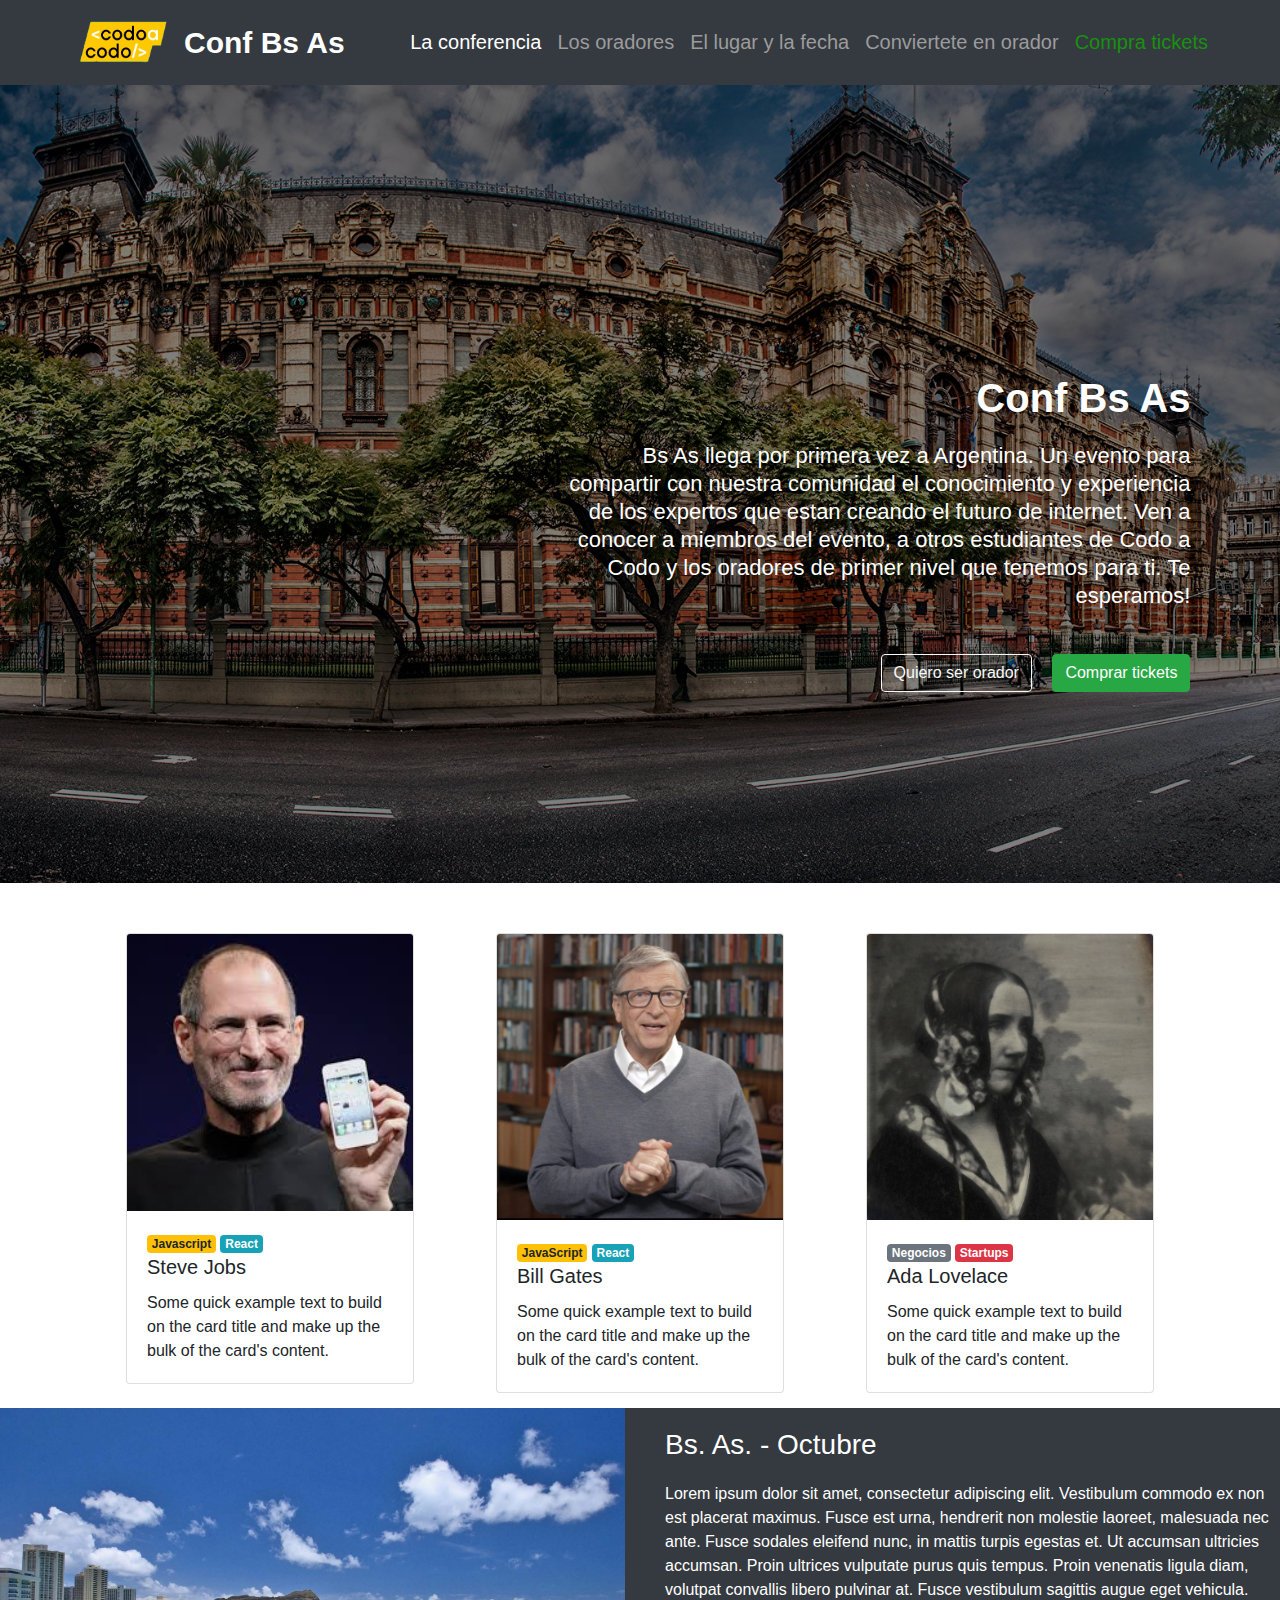
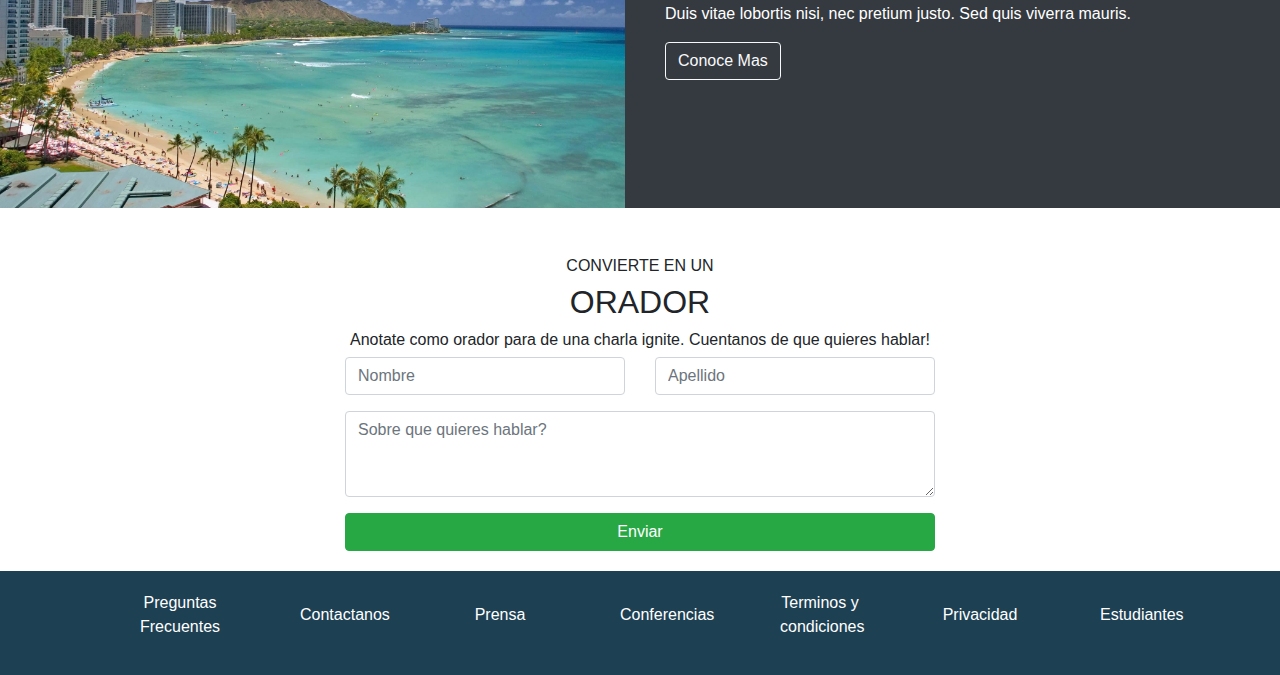
==== index.html @ 02196a64 "primer commit de proyecto integrador" ====
<!DOCTYPE html>
<html lang="en">
<head>
    <meta charset="UTF-8">
    <meta name="viewport" content="width=device-width, initial-scale=1.0">
    <title>Landing Page</title>
    <link href="https://maxcdn.bootstrapcdn.com/bootstrap/4.5.2/css/bootstrap.min.css" rel="stylesheet">
    <link rel="stylesheet" href="css/styles.css">
</head>
<body>
    <nav class="navbar navbar-expand-lg navbar-light">
      <img src="images/logo.png" alt="logo" width="120px" height="auto">
      <a class="navbar-brand" href="#">Conf Bs As</a>

      <div class="collapse navbar-collapse align-right" id="navbarNav">
        <ul class="navbar-nav">
          <li class="nav-item active">
            <a class="nav-link" href="#">La conferencia<span class="sr-only">(current)</span></a>
          </li>
          <li class="nav-item">
            <a class="nav-link" href="#">Los oradores</a>
          </li>
          <li class="nav-item">
            <a class="nav-link" href="#">El lugar y la fecha</a>
          </li>
          <li class="nav-item">
            <a class="nav-link" href="#">Conviertete en orador</a>
          </li>
          <li class="nav-item">
            <a class="nav-link green-link" href="#">Compra tickets</a>
          </li>
        </ul>
      </div>
    </nav>
    <div class="banner-container">
      <div class="banner-info-container">
        <h2 class="banner-title">Conf Bs As</h2>
        <h5 class="banner-text">Bs As llega por primera vez a Argentina. Un evento para compartir con nuestra comunidad el conocimiento y experiencia de los expertos que estan creando el futuro de internet. Ven a conocer a miembros del evento, a otros estudiantes de Codo a Codo y los oradores de primer nivel que tenemos para ti. Te esperamos!</h5>
        <div class="button-container">
          <button type="button" class="btn btn-outline-light mr-3">Quiero ser orador</button>
          <button type="button" class="btn btn-success">Comprar tickets</button>
        </div>
      </div>
      <!-- <img src="images/banner.jpg" alt="banner" width="100%" height="auto"> -->
    </div>
    <div class="card-container">
      <div class="row">
        <div class="col-md-4 col-lg-4">
          <div class="card" style="width: 18rem;">
            <img src="images/steve.jpg" class="card-img-top" alt="...">
            <div class="card-body">
              <span class="badge badge-warning">Javascript</span>
              <span class="badge badge-info">React</span>
              <h5 class="card-title">Steve Jobs</h5>
              <p class="card-text">Some quick example text to build on the card title and make up the bulk of the card's content.</p>
            </div>
          </div>
        </div>
        <div class="col-md-4 col-lg-4">
          <div class="card" style="width: 18rem;">
            <img src="images/bill.jpg" class="card-img-top" alt="...">
            <div class="card-body">
              <span class="badge badge-warning">JavaScript</span>
              <span class="badge badge-info">React</span>
              <h5 class="card-title">Bill Gates</h5>
              <p class="card-text">Some quick example text to build on the card title and make up the bulk of the card's content.</p>
            </div>
          </div>
        </div>
        <div class="col-md-4 col-lg-4">
          <div class="card" style="width: 18rem;">
            <img src="images/ada.jpeg" class="card-img-top" alt="...">
            <div class="card-body">
              <span class="badge badge-secondary">Negocios</span>
              <span class="badge badge-danger">Startups</span>
              <h5 class="card-title">Ada Lovelace</h5>
              <p class="card-text">Some quick example text to build on the card title and make up the bulk of the card's content.</p>
            </div>
          </div>
        </div>
      </div>
    </div>

<div class="container-fecha-lugar">
  <div class="row">
    <div class="col-md-6 col-lg-6">
      <div class="img-container"></div>
    </div>
    <div class="col-md-6 col-lg-6">
      <div class="fecha-lugar-text">
        <h3 class="buenosaires">Bs. As. - Octubre</h3>
        <p>Lorem ipsum dolor sit amet, consectetur adipiscing elit. Vestibulum commodo ex non est placerat maximus. Fusce est urna, hendrerit non molestie laoreet, malesuada nec ante. Fusce sodales eleifend nunc, in mattis turpis egestas et. Ut accumsan ultricies accumsan. Proin ultrices vulputate purus quis tempus. Proin venenatis ligula diam, volutpat convallis libero pulvinar at. Fusce vestibulum sagittis augue eget vehicula. Duis vitae lobortis nisi, nec pretium justo. Sed quis viverra mauris. </p>
        <button type="button" class="btn btn-outline-light">Conoce Mas</button>
      </div>
    </div>
  </div>
</div>

<div class="form-container">
  <div class="container mt-5">
    <div class="form-text-container">
      <h6>CONVIERTE EN UN</h6>
      <h2>ORADOR</h2>
      <h6>Anotate como orador para de una charla ignite. Cuentanos de que quieres hablar!</h6>
    </div>
    <form>
      <div class="row">
        <div class="form-group col-md-6 col-lg-6">
            <input type="text" class="form-control" id="name" placeholder="Nombre" required>
        </div>

        <div class="form-group col-md-6 col-lg-6">
            <input type="text" class="form-control" id="lastName" placeholder="Apellido" required>
        </div>
      </div>

      <div class="form-group">
          <textarea class="form-control" id="text" rows="3" placeholder="Sobre que quieres hablar?"></textarea>
      </div>

      <button type="submit" class="btn btn-success form-btn">Enviar</button>
    </form>
  </div>
</div>
<div class="footer-container">
  <ul class="footer-link-list">
    <li class="footer-link-item">
      <a class="footer-link" href="#">Preguntas Frecuentes</a>
    </li>
    <li class="footer-link-item">
      <a class="footer-link" href="#">Contactanos</a>
    </li>
    <li class="footer-link-item">
      <a class="footer-link" href="#">Prensa</a>
    </li>
    <li class="footer-link-item">
      <a class="footer-link" href="#">Conferencias</a>
    </li>
    <li class="footer-link-item">
      <a class="footer-link" href="#">Terminos y condiciones</a>
    </li>
    <li class="footer-link-item">
      <a class="footer-link" href="#">Privacidad</a>
    </li>
    <li class="footer-link-item">
      <a class="footer-link" href="#">Estudiantes</a>
    </li>

  </ul>
</div>
    <script src="https://ajax.googleapis.com/ajax/libs/jquery/3.5.1/jquery.min.js"></script>
    <script src="https://cdnjs.cloudflare.com/ajax/libs/popper.js/1.16.0/umd/popper.min.js"></script>
    <script src="https://maxcdn.bootstrapcdn.com/bootstrap/4.5.2/js/bootstrap.min.js"></script>
</body>
</html>
---- css/styles.css ----
.align-right {
  justify-content:right;
}
.navbar{
  padding: 0.5rem 4rem;
  background-color: #353a40;
  z-index: 2;
}
.navbar-brand{
  font-size: 30px;
  font-weight: 600;
  color: #fff !important;
}
.nav-item{
  font-size: 20px;
}
.nav-link{
  color: #9c9c9c !important;
}
.nav-link:hover{
  color: #fff !important;
}
.active>.nav-link{
  color: #fff !important;
}
.green-link{
  color: #18910f !important;
}
.banner-container{
  width: 100%;
  height: 98vh;
  margin-top: -83.77px;
  background-image: linear-gradient(rgba(0, 0, 0, 0.5), rgba(0, 0, 0, 0.5)), url(../images/banner.jpg);
  background-size: cover;
  background-repeat: no-repeat;
}
.banner-info-container{
  position: relative;
  width: 100%;
  height: 100%;
  z-index: 1;
}
.banner-title{
  width: 50%;
  text-align: right;
  position: absolute;
  right: 7%;
  top: 45%;
  transform: translate(0, -50%);
  color: #fff;
  font-size: 40px;
  font-weight: 600;
}
.banner-text{
  width: 50%;
  position: absolute;
  right: 7%;
  top: 50%;
  text-align: right;
  color: #fff;
  font-size: 22px;
  font-weight: 400;
  line-height: 28px;
}
.button-container{
  position: absolute;
  right: 7%;
  top: 74%;
  text-align: center;
}
.card-container{
  padding: 50px 100px 15px 100px;

}
.card{
  margin: auto;
}
.container-fecha-lugar{
  height: 400px;
  background-color: #353a40;
}
.img-container{
  width: 100%;
  height: 400px;
  background-image: url(../images/honolulu.jpg);
  background-size: cover;
  background-repeat: no-repeat;
}
.buenosaires{
  margin-bottom: 20px;

}
.fecha-lugar-text{
  padding: 20px 10px;
  color: #fff;
}
.form-container{
  margin-bottom: 20px;
  padding: 0 330px;
}
.form-text-container{
  text-align: center;
}
.form-text-container h6{
  font-weight: 300;
}
.form-btn{
  width: 100%;
}
.footer-container{
  padding: 20px 100px;
  background-color: #1e4053;

}
.footer-link-list{
  list-style: none;
  display: flex;
  justify-content: space-between;
  align-items: center;
}
.footer-link-item{
  display: inline-block;
  width: 80px;
  text-align: center;
}
.footer-link{
  color: #fff;
}
.footer-link:hover{
  color: #fff;
  text-decoration: none;
}
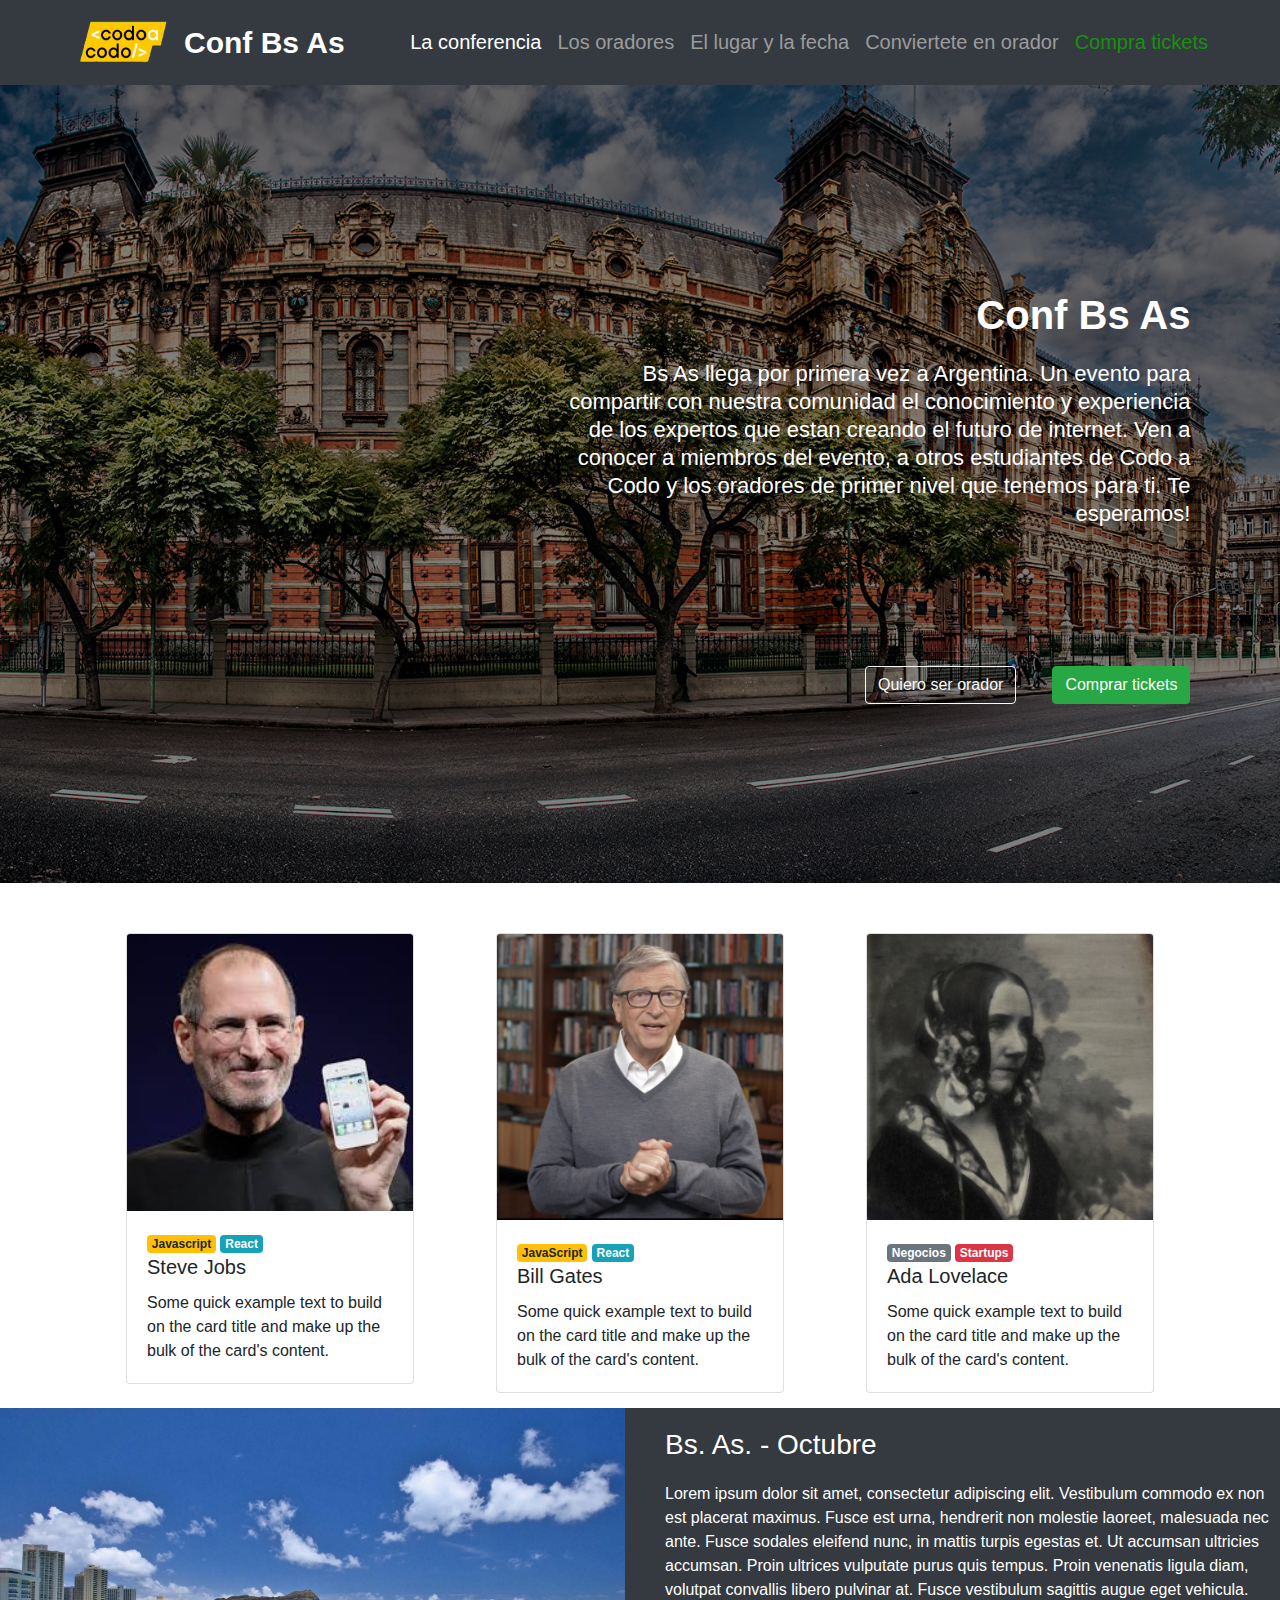
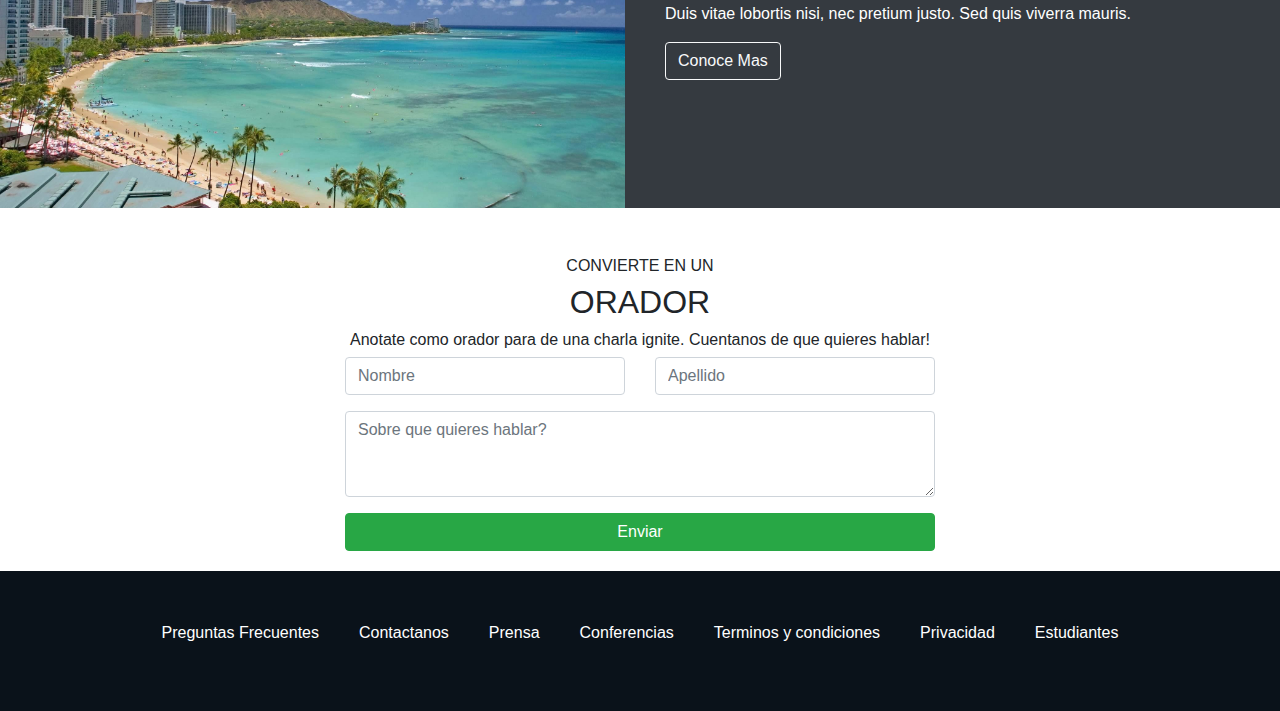
==== commit a5f589ae: "second commit" ====
--- a/index.html
+++ b/index.html
@@ -12,26 +12,34 @@
       <img src="images/logo.png" alt="logo" width="120px" height="auto">
       <a class="navbar-brand" href="#">Conf Bs As</a>
 
-      <div class="collapse navbar-collapse align-right" id="navbarNav">
-        <ul class="navbar-nav">
-          <li class="nav-item active">
-            <a class="nav-link" href="#">La conferencia<span class="sr-only">(current)</span></a>
-          </li>
-          <li class="nav-item">
-            <a class="nav-link" href="#">Los oradores</a>
-          </li>
-          <li class="nav-item">
-            <a class="nav-link" href="#">El lugar y la fecha</a>
-          </li>
-          <li class="nav-item">
-            <a class="nav-link" href="#">Conviertete en orador</a>
-          </li>
-          <li class="nav-item">
-            <a class="nav-link green-link" href="#">Compra tickets</a>
-          </li>
-        </ul>
-      </div>
+            <button class="navbar-toggler" type="button" data-toggle="collapse" data-target="#navbarNav" aria-controls="navbarNav" aria-expanded="false" aria-label="Toggle navigation">
+            <span class="navbar-toggler-icon"></span>
+        </button>
+        
+        <div class="collapse navbar-collapse align-right" id="navbarNav">
+            <ul class="navbar-nav">
+              <li class="nav-item active">
+                <a class="nav-link" href="#">La conferencia<span class="sr-only"></span></a>
+              </li>
+              <li class="nav-item">
+                <a class="nav-link" href="#">Los oradores</a>
+              </li>
+              <li class="nav-item">
+                <a class="nav-link" href="#">El lugar y la fecha</a>
+              </li>
+              <li class="nav-item">
+                <a class="nav-link" href="#">Conviertete en orador</a>
+              </li>
+              <li class="nav-item">
+                <a class="nav-link green-link" href="tickets.html">Compra tickets</a>
+               
+              </li>
+              
+            </ul>
+        </div>
     </nav>
+    
+      
     <div class="banner-container">
       <div class="banner-info-container">
         <h2 class="banner-title">Conf Bs As</h2>
@@ -105,14 +113,14 @@
     </div>
     <form>
       <div class="row">
-        <div class="form-group col-md-6 col-lg-6">
+        <div class="form-group col-12 col-md-6">
             <input type="text" class="form-control" id="name" placeholder="Nombre" required>
         </div>
-
-        <div class="form-group col-md-6 col-lg-6">
+        <div class="form-group col-12 col-md-6">
             <input type="text" class="form-control" id="lastName" placeholder="Apellido" required>
         </div>
       </div>
+
 
       <div class="form-group">
           <textarea class="form-control" id="text" rows="3" placeholder="Sobre que quieres hablar?"></textarea>
--- a/css/styles.css
+++ b/css/styles.css
@@ -23,110 +23,184 @@
 .active>.nav-link{
   color: #fff !important;
 }
+
+.active1>.nav-link{
+  color: rgb(0, 255, 119) !important;
+}
+
 .green-link{
   color: #18910f !important;
 }
-.banner-container{
+
+.card-container{
+  padding: 50px 100px 15px 100px;
+
+}
+.card{
+  margin: auto;
+}
+.container-fecha-lugar{
+  height: 400px;
+  background-color: #353a40;
+}
+.img-container{
+  width: 100%;
+  height: 400px;
+  background-image: url(../images/honolulu.jpg);
+  background-size: cover;
+  background-repeat: no-repeat;
+}
+.buenosaires{
+  margin-bottom: 20px;
+
+}
+.fecha-lugar-text{
+  padding: 20px 10px;
+  color: #fff;
+}
+.form-container{
+  margin-bottom: 20px;
+  padding: 0 330px;
+}
+.form-text-container{
+  text-align: center;
+}
+.form-text-container h6{
+  font-weight: 300;
+}
+.form-btn{
+  width: 100%;
+}
+
+/* footer */
+
+
+.footer-container {
+  background-color: #0a121a; 
+  padding: 40px;
+  text-align: center;
+}
+
+.footer-link-list {
+  list-style: none;
+  padding: 0;
+  display: flex;
+  flex-direction: column;
+  align-items: center;
+}
+
+.footer-link-item {
+  margin: 5px;
+}
+
+.footer-link {
+  text-decoration: none;
+  color: #ffffff; 
+}
+
+/* pantallas medianas y grandes */
+@media (min-width: 768px) {
+  .footer-link-list {
+      flex-direction: row;
+      justify-content: center;
+      flex-wrap: wrap;
+  }
+
+  .footer-link-item {
+      margin: 10px 20px;
+  }
+}
+
+/* banner */
+.banner-container {
+  display: flex;
+  flex-direction: column;
+  justify-content: center;
+  align-items: center;
+  padding: 50px 20px; 
   width: 100%;
   height: 98vh;
   margin-top: -83.77px;
   background-image: linear-gradient(rgba(0, 0, 0, 0.5), rgba(0, 0, 0, 0.5)), url(../images/banner.jpg);
   background-size: cover;
   background-repeat: no-repeat;
-}
-.banner-info-container{
-  position: relative;
-  width: 100%;
-  height: 100%;
-  z-index: 1;
-}
-.banner-title{
+  background-size: cover; 
+}
+
+.banner-info-container {
+  text-align: center;
+}
+
+.banner-title {
   width: 50%;
   text-align: right;
   position: absolute;
   right: 7%;
-  top: 45%;
+  top: 35%;
   transform: translate(0, -50%);
   color: #fff;
   font-size: 40px;
   font-weight: 600;
 }
-.banner-text{
-  width: 50%;
-  position: absolute;
-  right: 7%;
-  top: 50%;
-  text-align: right;
-  color: #fff;
-  font-size: 22px;
-  font-weight: 400;
-  line-height: 28px;
-}
-.button-container{
-  position: absolute;
-  right: 7%;
-  top: 74%;
-  text-align: center;
-}
-.card-container{
-  padding: 50px 100px 15px 100px;
-
-}
-.card{
-  margin: auto;
-}
-.container-fecha-lugar{
-  height: 400px;
-  background-color: #353a40;
-}
-.img-container{
-  width: 100%;
-  height: 400px;
-  background-image: url(../images/honolulu.jpg);
-  background-size: cover;
-  background-repeat: no-repeat;
-}
-.buenosaires{
+
+.banner-text {
+    width: 50%;
+    position: absolute;
+    right: 7%;
+    top: 40%;
+    text-align: right;
+    color: #fff;
+    font-size: 22px;
+    font-weight: 400;
+    line-height: 28px;
+  }
+
+.button-container {
+  display: flex; 
+  justify-content: flex-end; 
+  position: absolute; 
+  right: 7%; 
+  top: 74%; 
+  width: 50%; 
+}
+
+.button-container button {
+    margin-left: 20px; 
+}
+
+/* tamaños de pantalla */
+@media (max-width: 768px) {
+  .banner-title {
+      font-size: 28px; 
+  }
+
+  .banner-text {
+      font-size: 14px; 
+  }
+
+  .button-container button {
+      font-size: 14px; 
+      padding: 5px 10px; 
+  }
+}
+.form-container {
   margin-bottom: 20px;
-
-}
-.fecha-lugar-text{
-  padding: 20px 10px;
-  color: #fff;
-}
-.form-container{
-  margin-bottom: 20px;
-  padding: 0 330px;
-}
-.form-text-container{
-  text-align: center;
-}
-.form-text-container h6{
-  font-weight: 300;
-}
-.form-btn{
-  width: 100%;
-}
-.footer-container{
-  padding: 20px 100px;
-  background-color: #1e4053;
-
-}
-.footer-link-list{
-  list-style: none;
-  display: flex;
-  justify-content: space-between;
-  align-items: center;
-}
-.footer-link-item{
-  display: inline-block;
-  width: 80px;
-  text-align: center;
-}
-.footer-link{
-  color: #fff;
-}
-.footer-link:hover{
-  color: #fff;
-  text-decoration: none;
-}
+  padding: 0 15px; 
+}
+@media (min-width: 576px) {
+  .form-container {
+    padding: 0 50px; 
+  }
+}
+
+@media (min-width: 768px) {
+  .form-container {
+    padding: 0 100px; 
+  }
+}
+
+@media (min-width: 992px) {
+  .form-container {
+    padding: 0 330px; 
+  }
+}